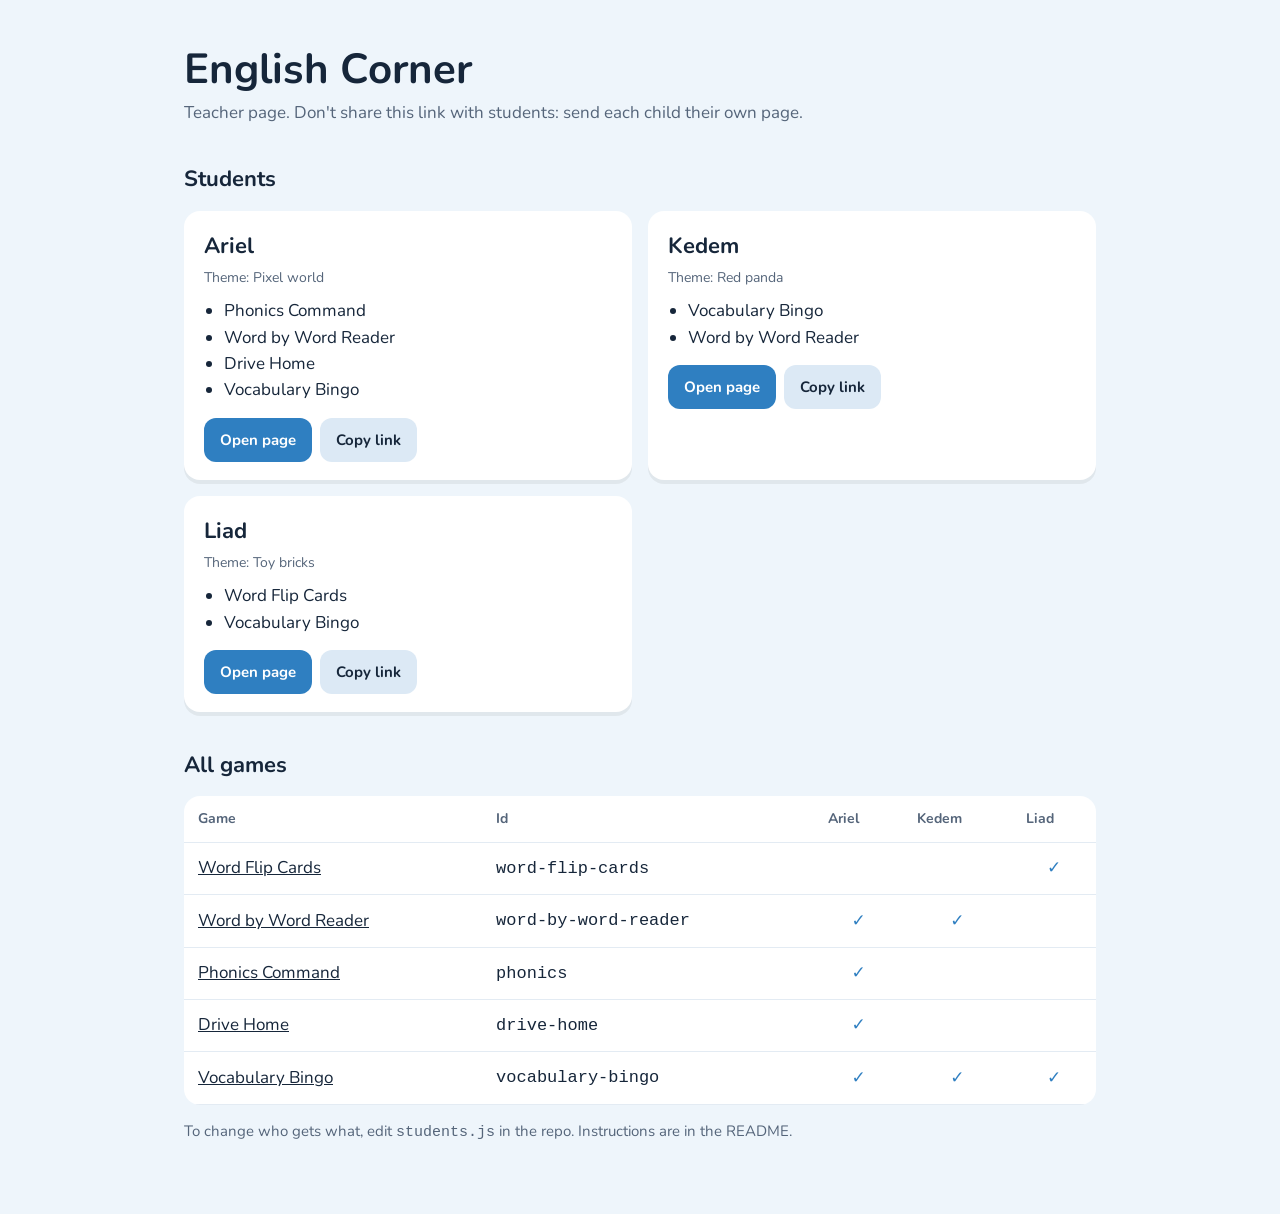
==== index.html @ f0c33303 "Add student pages, master page and edit guide Co-Authored-By: Claude Opus 5.5 <noreply@anthropic.com" ====
<!DOCTYPE html>
<html lang="en">
<head>
<meta charset="utf-8">
<meta name="viewport" content="width=device-width, initial-scale=1">
<title>English Corner</title>
<link rel="preconnect" href="https://fonts.googleapis.com"><link rel="preconnect" href="https://fonts.gstatic.com" crossorigin><link rel="stylesheet" href="https://fonts.googleapis.com/css2?family=Baloo+2:wght@700;800&family=Fredoka:wght@600&family=Nunito:wght@400;700;800&family=Press+Start+2P&display=swap">
<link rel="stylesheet" href="style.css">
</head>
<body>
<div id="app"></div>
<script src="games.js"></script>
<script src="students.js"></script>

<script src="app.js"></script>
</body>
</html>
---- style.css ----
/* VOICE: warm, playful, one kid's own corner
   IDEA: a personal shelf of games with a picture that is "theirs"
   PICTURE: a drawn header scene per theme (red panda, toy bricks, pixel world)
   COLOUR and TYPE: theme-led fields; Baloo 2 / Fredoka / Press Start 2P titles, Nunito body
   LAYOUT: big name + picture on top, game buttons below, stacked on phones */
*{box-sizing:border-box;min-width:0}
:root{--bg:#eef5fb;--panel:#ffffff;--ink:#16263a;--muted:#55657a;--accent:#2f7fc1;--accent-ink:#fff;--title:'Nunito',system-ui,sans-serif;--radius:20px}
body{margin:0;min-height:100vh;background:var(--bg);color:var(--ink);font:17px/1.55 'Nunito',system-ui,sans-serif;overflow-x:clip}
a{color:inherit}
.wrap{max-width:1040px;margin:0 auto;padding:clamp(20px,4vw,48px) max(5vw,16px) 56px}

/* ---------- kid page ---------- */
.hero{display:grid;grid-template-columns:minmax(0,1fr) minmax(0,1fr);gap:24px;align-items:center;margin-bottom:clamp(24px,4vw,44px)}
.hero h1{font-family:var(--title);font-size:clamp(34px,6vw,52px);line-height:1.05;margin:0 0 10px;text-wrap:balance}
.hero p{margin:0;font-size:19px;color:var(--muted)}
.art{width:100%;aspect-ratio:10/7}
.art svg{width:100%;height:100%;display:block}
.games{display:grid;grid-template-columns:repeat(auto-fill,minmax(min(100%,280px),1fr));gap:20px}
.game{display:flex;gap:16px;align-items:center;padding:20px;background:var(--panel);border-radius:var(--radius);text-decoration:none;color:var(--ink);box-shadow:0 6px 0 rgba(0,0,0,.08);transition:transform .15s}
.game:hover,.game:focus-visible{transform:translateY(-3px)}
.game:focus-visible{outline:3px solid var(--accent);outline-offset:3px}
.game .ic{flex:none;width:64px;height:64px;border-radius:16px;display:grid;place-items:center;background:var(--accent);color:var(--accent-ink)}
.game .ic svg{width:38px;height:38px}
.game h2{font-family:var(--title);font-size:21px;line-height:1.15;margin:0 0 4px}
.game p{margin:0;font-size:15px;color:var(--muted)}
.game .go{margin-top:8px;display:inline-block;font-weight:800;font-size:15px;color:var(--accent)}
.empty{padding:24px;background:var(--panel);border-radius:var(--radius)}
.foot{margin-top:40px;font-size:14px;color:var(--muted);text-align:center}

/* red panda */
body[data-theme=red-panda]{--bg:#fff1e0;--panel:#fffaf3;--ink:#3a1d10;--muted:#7a5440;--accent:#c2552b;--title:'Baloo 2',sans-serif}
body[data-theme=red-panda] .game{box-shadow:0 6px 0 #e9c9a8}
body[data-theme=red-panda] .game:nth-child(even) .ic{background:#3f7d4a}

/* bricks */
body[data-theme=bricks]{--bg:#fdf6d8;--panel:#fff;--ink:#1b1b1b;--muted:#4b4b4b;--accent:#d62828;--title:'Fredoka',sans-serif;--radius:10px}
body[data-theme=bricks] .game{position:relative;margin-top:14px;color:#fff;background:var(--b);box-shadow:inset 0 -6px 0 rgba(0,0,0,.18),0 4px 0 rgba(0,0,0,.12)}
body[data-theme=bricks] .game::before{content:"";position:absolute;left:18px;right:18px;top:-12px;height:14px;background:radial-gradient(circle at 50% 60%,var(--b) 0 13px,transparent 14px) 0 0/44px 28px repeat-x;filter:brightness(1.08)}
body[data-theme=bricks] .game p{color:rgba(255,255,255,.9)}
body[data-theme=bricks] .game .go{color:#fff}
body[data-theme=bricks] .game .ic{background:rgba(255,255,255,.22);color:#fff}
body[data-theme=bricks] .game:nth-child(4n+1){--b:#d62828}
body[data-theme=bricks] .game:nth-child(4n+2){--b:#1d6fd6}
body[data-theme=bricks] .game:nth-child(4n+3){--b:#2a9d4a}
body[data-theme=bricks] .game:nth-child(4n+4){--b:#e9a400}

/* pixel */
body[data-theme=pixel]{--bg:#bfe3ff;--panel:#fff;--ink:#1f2a1a;--muted:#46523f;--accent:#4c9a2a;--title:'Press Start 2P',monospace;--radius:0}
body[data-theme=pixel] .hero h1{font-size:clamp(22px,4vw,34px);line-height:1.35}
body[data-theme=pixel] .game{border:4px solid #1f2a1a;box-shadow:6px 6px 0 #1f2a1a}
body[data-theme=pixel] .game h2{font-size:13px;line-height:1.5}
body[data-theme=pixel] .game .ic{border-radius:0;border:3px solid #1f2a1a}
body[data-theme=pixel] .game:nth-child(even) .ic{background:#8a5a2b}
body[data-theme=pixel] .art svg{shape-rendering:crispEdges}

/* ---------- master page ---------- */
.master h1{font-size:clamp(30px,5vw,42px);line-height:1.05;margin:0 0 8px}
.master .lead{margin:0 0 32px;color:var(--muted)}
.master h2{font-size:22px;margin:36px 0 14px}
.kids{display:grid;grid-template-columns:repeat(auto-fill,minmax(min(100%,300px),1fr));gap:16px}
.kid{background:var(--panel);border-radius:16px;padding:18px 20px;box-shadow:0 4px 0 rgba(0,0,0,.06)}
.kid h3{margin:0 0 4px;font-size:22px}
.kid .theme{font-size:14px;color:var(--muted)}
.kid ul{margin:10px 0 14px;padding-left:20px}
.row{display:flex;gap:8px;flex-wrap:wrap}
.btn{font:700 15px 'Nunito',sans-serif;min-height:44px;padding:8px 16px;border-radius:12px;border:0;background:var(--accent);color:#fff;text-decoration:none;display:inline-flex;align-items:center;cursor:pointer}
.btn.alt{background:#dce9f5;color:var(--ink)}
.btn:focus-visible{outline:3px solid #ff8a1f;outline-offset:2px}
.scroll{overflow-x:auto}
table{border-collapse:collapse;width:100%;background:var(--panel);border-radius:16px;overflow:hidden}
th,td{padding:12px 14px;text-align:left;border-bottom:1px solid #e3ebf3;white-space:nowrap}
th{font-size:14px;color:var(--muted)}
td.c{text-align:center;font-weight:800;color:var(--accent)}
.note{font-size:15px;color:var(--muted)}

@media(max-width:600px){.hero{grid-template-columns:1fr}.hero .art{max-width:420px}}
@media(prefers-reduced-motion:reduce){.game{transition:none}}
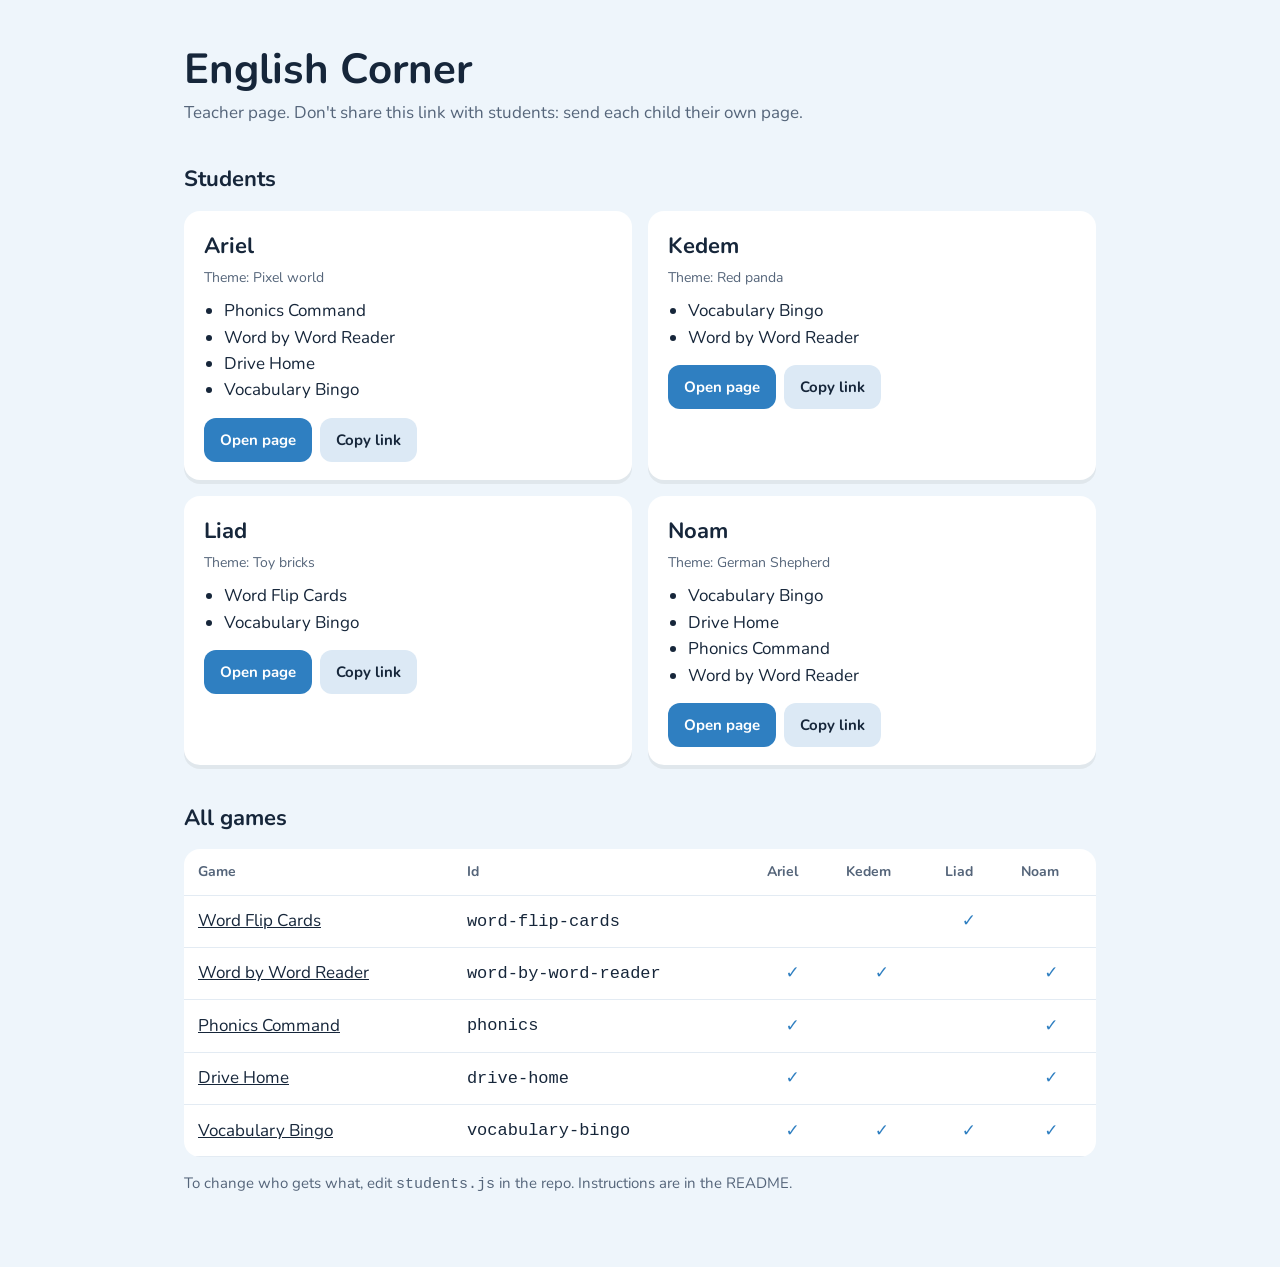
==== commit 0d440b5e: "Always load the newest student and game lists Co-Authored-By: Claude Opus 5.5 <noreply@anthropic.com" ====
--- a/index.html
+++ b/index.html
@@ -9,9 +9,11 @@
 </head>
 <body>
 <div id="app"></div>
-<script src="games.js"></script>
-<script src="students.js"></script>
 
-<script src="app.js"></script>
+<script>
+// Always load the newest lists (skips the browser's old copy)
+(function(){var v=Date.now(),files=['games.js','students.js','app.js'],i=0;
+function next(){if(i>=files.length)return;var s=document.createElement('script');s.src=files[i++]+'?v='+v;s.onload=next;document.body.appendChild(s);}next();})();
+</script>
 </body>
 </html>
--- a/style.css
+++ b/style.css
@@ -53,6 +53,11 @@
 body[data-theme=pixel] .game:nth-child(even) .ic{background:#8a5a2b}
 body[data-theme=pixel] .art svg{shape-rendering:crispEdges}
 
+/* german shepherd */
+body[data-theme=german-shepherd]{--bg:#f6ecdc;--panel:#fffaf2;--ink:#2a1f18;--muted:#6b5442;--accent:#2f7fc1;--title:'Baloo 2',sans-serif}
+body[data-theme=german-shepherd] .game{box-shadow:0 6px 0 #dcc4a0}
+body[data-theme=german-shepherd] .game:nth-child(even) .ic{background:#c8873a}
+
 /* ---------- master page ---------- */
 .master h1{font-size:clamp(30px,5vw,42px);line-height:1.05;margin:0 0 8px}
 .master .lead{margin:0 0 32px;color:var(--muted)}
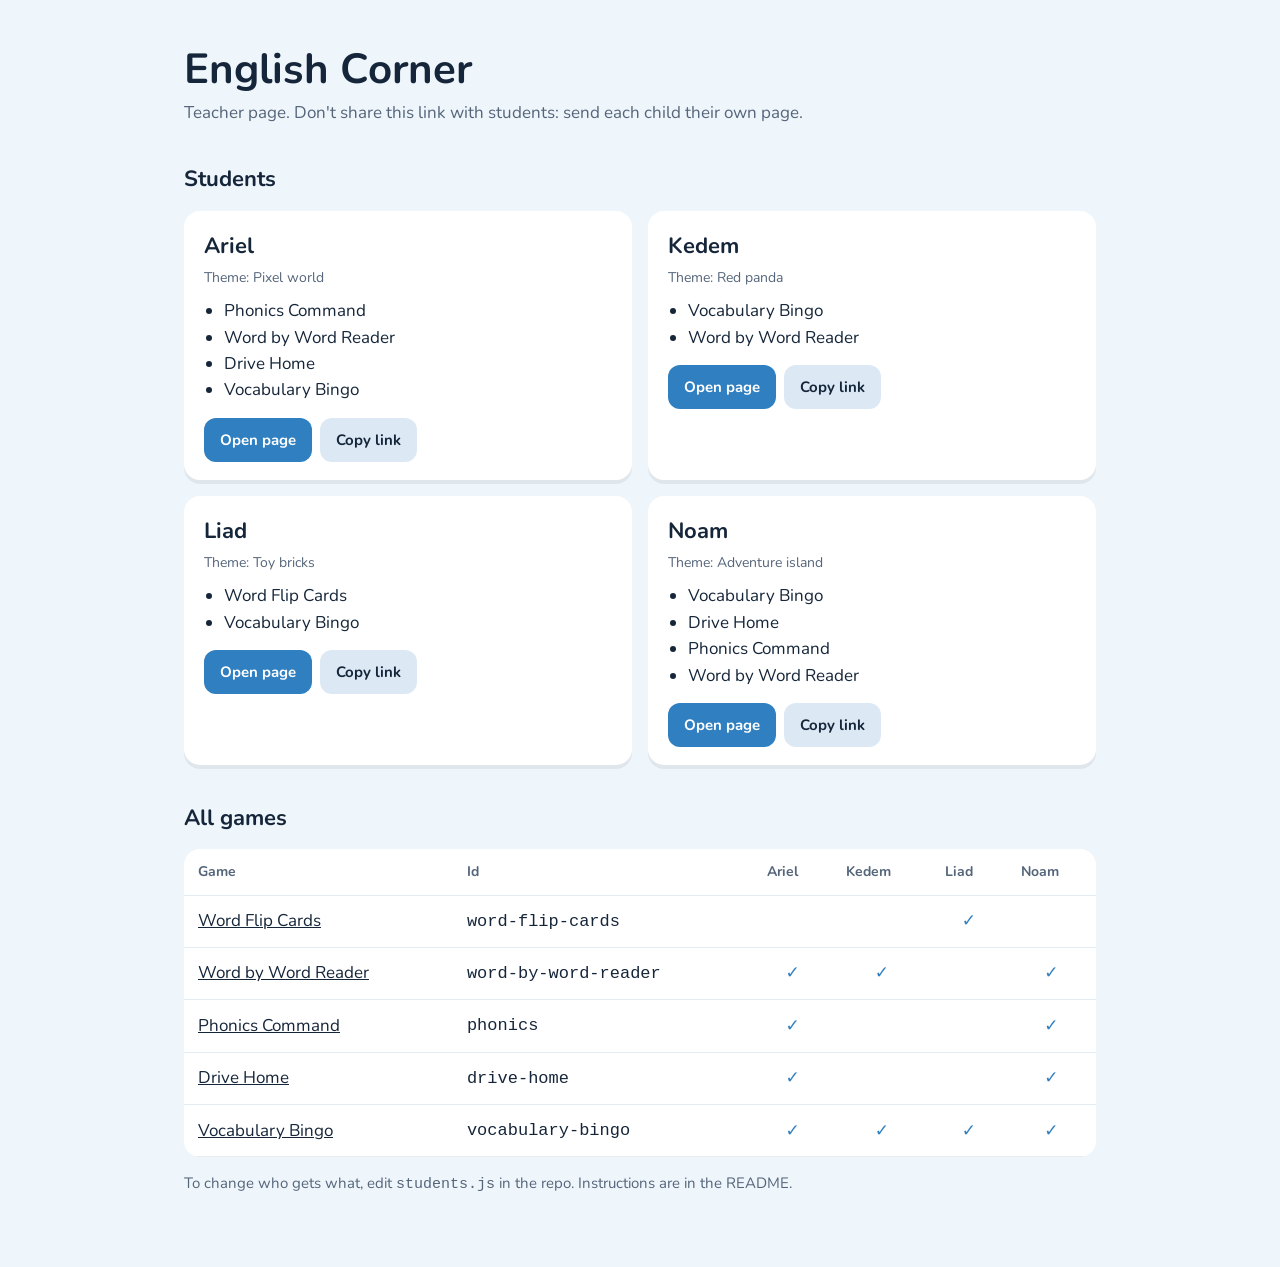
==== commit 90ad71ec: "Add adventure island theme and use it for Noam Co-Authored-By: Claude Opus 5.5 <noreply@anthropic.co" ====
--- a/index.html
+++ b/index.html
@@ -4,7 +4,7 @@
 <meta charset="utf-8">
 <meta name="viewport" content="width=device-width, initial-scale=1">
 <title>English Corner</title>
-<link rel="preconnect" href="https://fonts.googleapis.com"><link rel="preconnect" href="https://fonts.gstatic.com" crossorigin><link rel="stylesheet" href="https://fonts.googleapis.com/css2?family=Baloo+2:wght@700;800&family=Fredoka:wght@600&family=Nunito:wght@400;700;800&family=Press+Start+2P&display=swap">
+<link rel="preconnect" href="https://fonts.googleapis.com"><link rel="preconnect" href="https://fonts.gstatic.com" crossorigin><link rel="stylesheet" href="https://fonts.googleapis.com/css2?family=Baloo+2:wght@700;800&family=Fredoka:wght@600&family=Luckiest+Guy&family=Nunito:wght@400;700;800&family=Press+Start+2P&display=swap">
 <link rel="stylesheet" href="style.css">
 </head>
 <body>
--- a/style.css
+++ b/style.css
@@ -58,6 +58,15 @@
 body[data-theme=german-shepherd] .game{box-shadow:0 6px 0 #dcc4a0}
 body[data-theme=german-shepherd] .game:nth-child(even) .ic{background:#c8873a}
 
+/* adventure island */
+body[data-theme=adventure]{--bg:linear-gradient(180deg,#2a1470 0%,#3b2aa8 55%,#2f6fe0 100%);--panel:#fff;--ink:#1b1240;--muted:#4a3f78;--accent:#ff3d7f;--title:'Luckiest Guy','Baloo 2',sans-serif;--radius:18px}
+body[data-theme=adventure] .hero h1{color:#fff;letter-spacing:.02em;text-shadow:0 4px 0 #1b1240}
+body[data-theme=adventure] .hero p,body[data-theme=adventure] .foot{color:#dcd6ff}
+body[data-theme=adventure] .game{border:4px solid #1b1240;box-shadow:0 8px 0 #1b1240}
+body[data-theme=adventure] .game h2{font-size:22px;letter-spacing:.02em}
+body[data-theme=adventure] .game:nth-child(even) .ic{background:#ffb81c;color:#1b1240}
+body[data-theme=adventure] .game .go{color:#ff3d7f}
+
 /* ---------- master page ---------- */
 .master h1{font-size:clamp(30px,5vw,42px);line-height:1.05;margin:0 0 8px}
 .master .lead{margin:0 0 32px;color:var(--muted)}
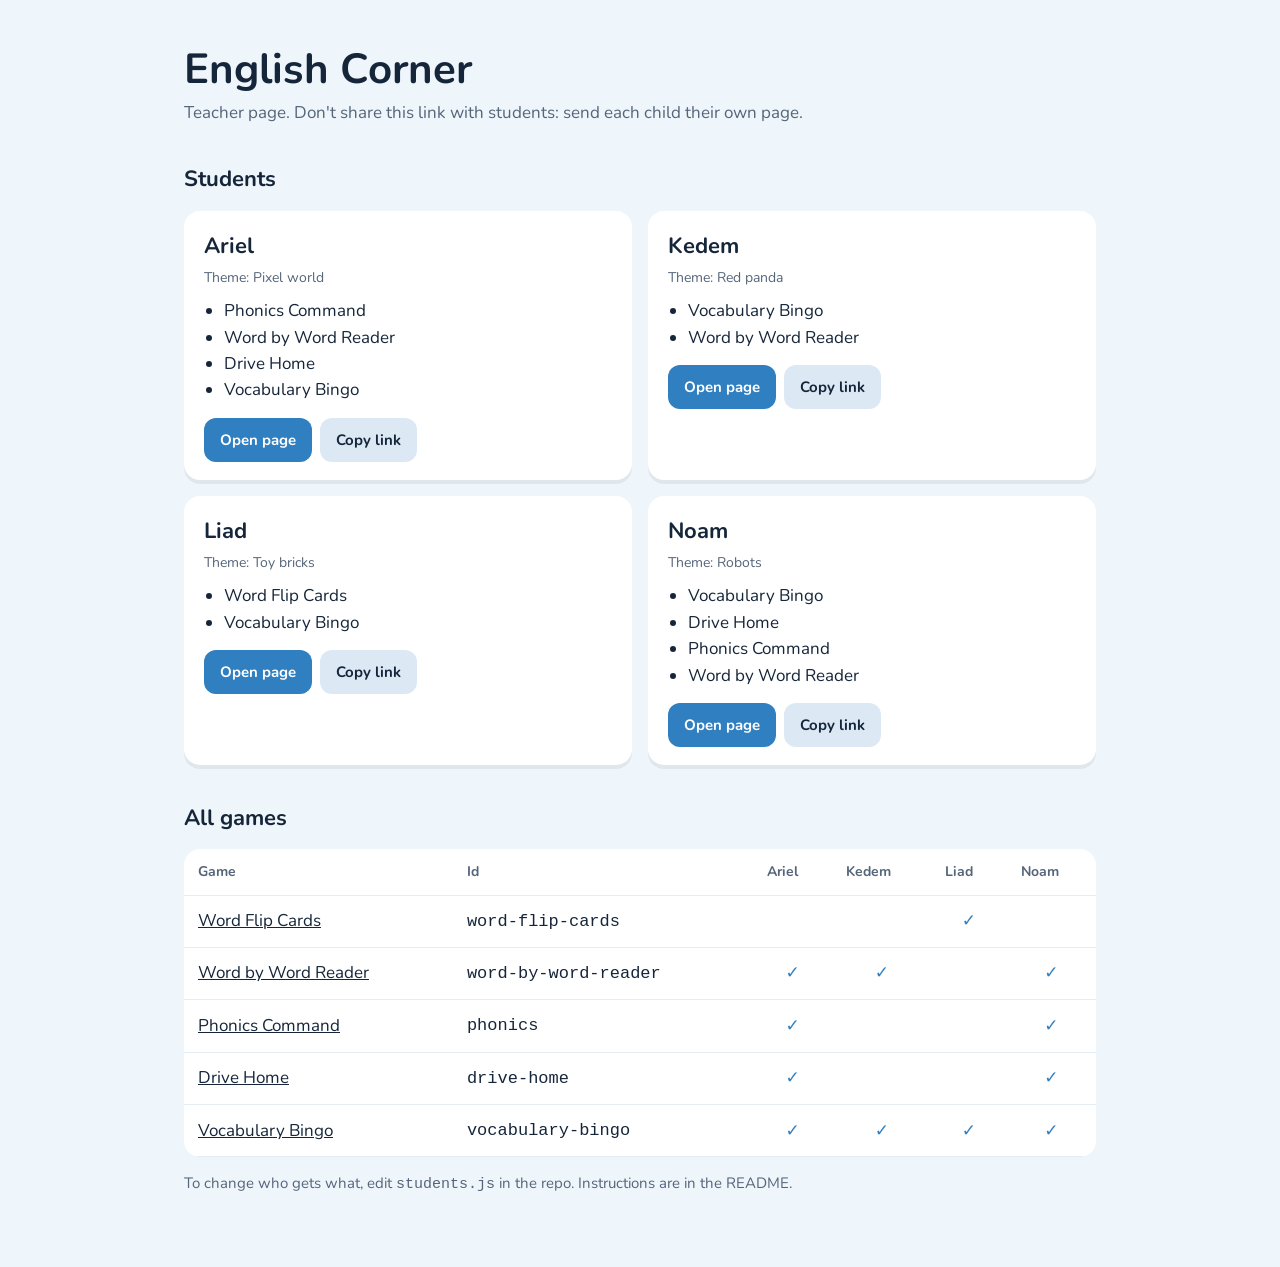
==== commit a296aace: "Replace adventure theme with robots theme for Noam Co-Authored-By: Claude Opus 5.5 <noreply@anthropi" ====
--- a/index.html
+++ b/index.html
@@ -4,7 +4,7 @@
 <meta charset="utf-8">
 <meta name="viewport" content="width=device-width, initial-scale=1">
 <title>English Corner</title>
-<link rel="preconnect" href="https://fonts.googleapis.com"><link rel="preconnect" href="https://fonts.gstatic.com" crossorigin><link rel="stylesheet" href="https://fonts.googleapis.com/css2?family=Baloo+2:wght@700;800&family=Fredoka:wght@600&family=Luckiest+Guy&family=Nunito:wght@400;700;800&family=Press+Start+2P&display=swap">
+<link rel="preconnect" href="https://fonts.googleapis.com"><link rel="preconnect" href="https://fonts.gstatic.com" crossorigin><link rel="stylesheet" href="https://fonts.googleapis.com/css2?family=Baloo+2:wght@700;800&family=Fredoka:wght@600&family=Orbitron:wght@700&family=Nunito:wght@400;700;800&family=Press+Start+2P&display=swap">
 <link rel="stylesheet" href="style.css">
 </head>
 <body>
--- a/style.css
+++ b/style.css
@@ -58,14 +58,13 @@
 body[data-theme=german-shepherd] .game{box-shadow:0 6px 0 #dcc4a0}
 body[data-theme=german-shepherd] .game:nth-child(even) .ic{background:#c8873a}
 
-/* adventure island */
-body[data-theme=adventure]{--bg:linear-gradient(180deg,#2a1470 0%,#3b2aa8 55%,#2f6fe0 100%);--panel:#fff;--ink:#1b1240;--muted:#4a3f78;--accent:#ff3d7f;--title:'Luckiest Guy','Baloo 2',sans-serif;--radius:18px}
-body[data-theme=adventure] .hero h1{color:#fff;letter-spacing:.02em;text-shadow:0 4px 0 #1b1240}
-body[data-theme=adventure] .hero p,body[data-theme=adventure] .foot{color:#dcd6ff}
-body[data-theme=adventure] .game{border:4px solid #1b1240;box-shadow:0 8px 0 #1b1240}
-body[data-theme=adventure] .game h2{font-size:22px;letter-spacing:.02em}
-body[data-theme=adventure] .game:nth-child(even) .ic{background:#ffb81c;color:#1b1240}
-body[data-theme=adventure] .game .go{color:#ff3d7f}
+/* robots */
+body[data-theme=robots]{--bg:#d9ecf8;--panel:#fff;--ink:#1b2b45;--muted:#4a5d78;--accent:#4fa3e0;--title:'Orbitron','Baloo 2',sans-serif;--radius:16px}
+body[data-theme=robots] .hero h1{font-size:clamp(28px,5vw,44px);line-height:1.15}
+body[data-theme=robots] .game{border:3px solid #33415c;box-shadow:0 6px 0 #33415c}
+body[data-theme=robots] .game h2{font-size:18px;line-height:1.3}
+body[data-theme=robots] .game:nth-child(3n+2) .ic{background:#ff7a1a}
+body[data-theme=robots] .game:nth-child(3n) .ic{background:#3ddc97;color:#1b2b45}
 
 /* ---------- master page ---------- */
 .master h1{font-size:clamp(30px,5vw,42px);line-height:1.05;margin:0 0 8px}
